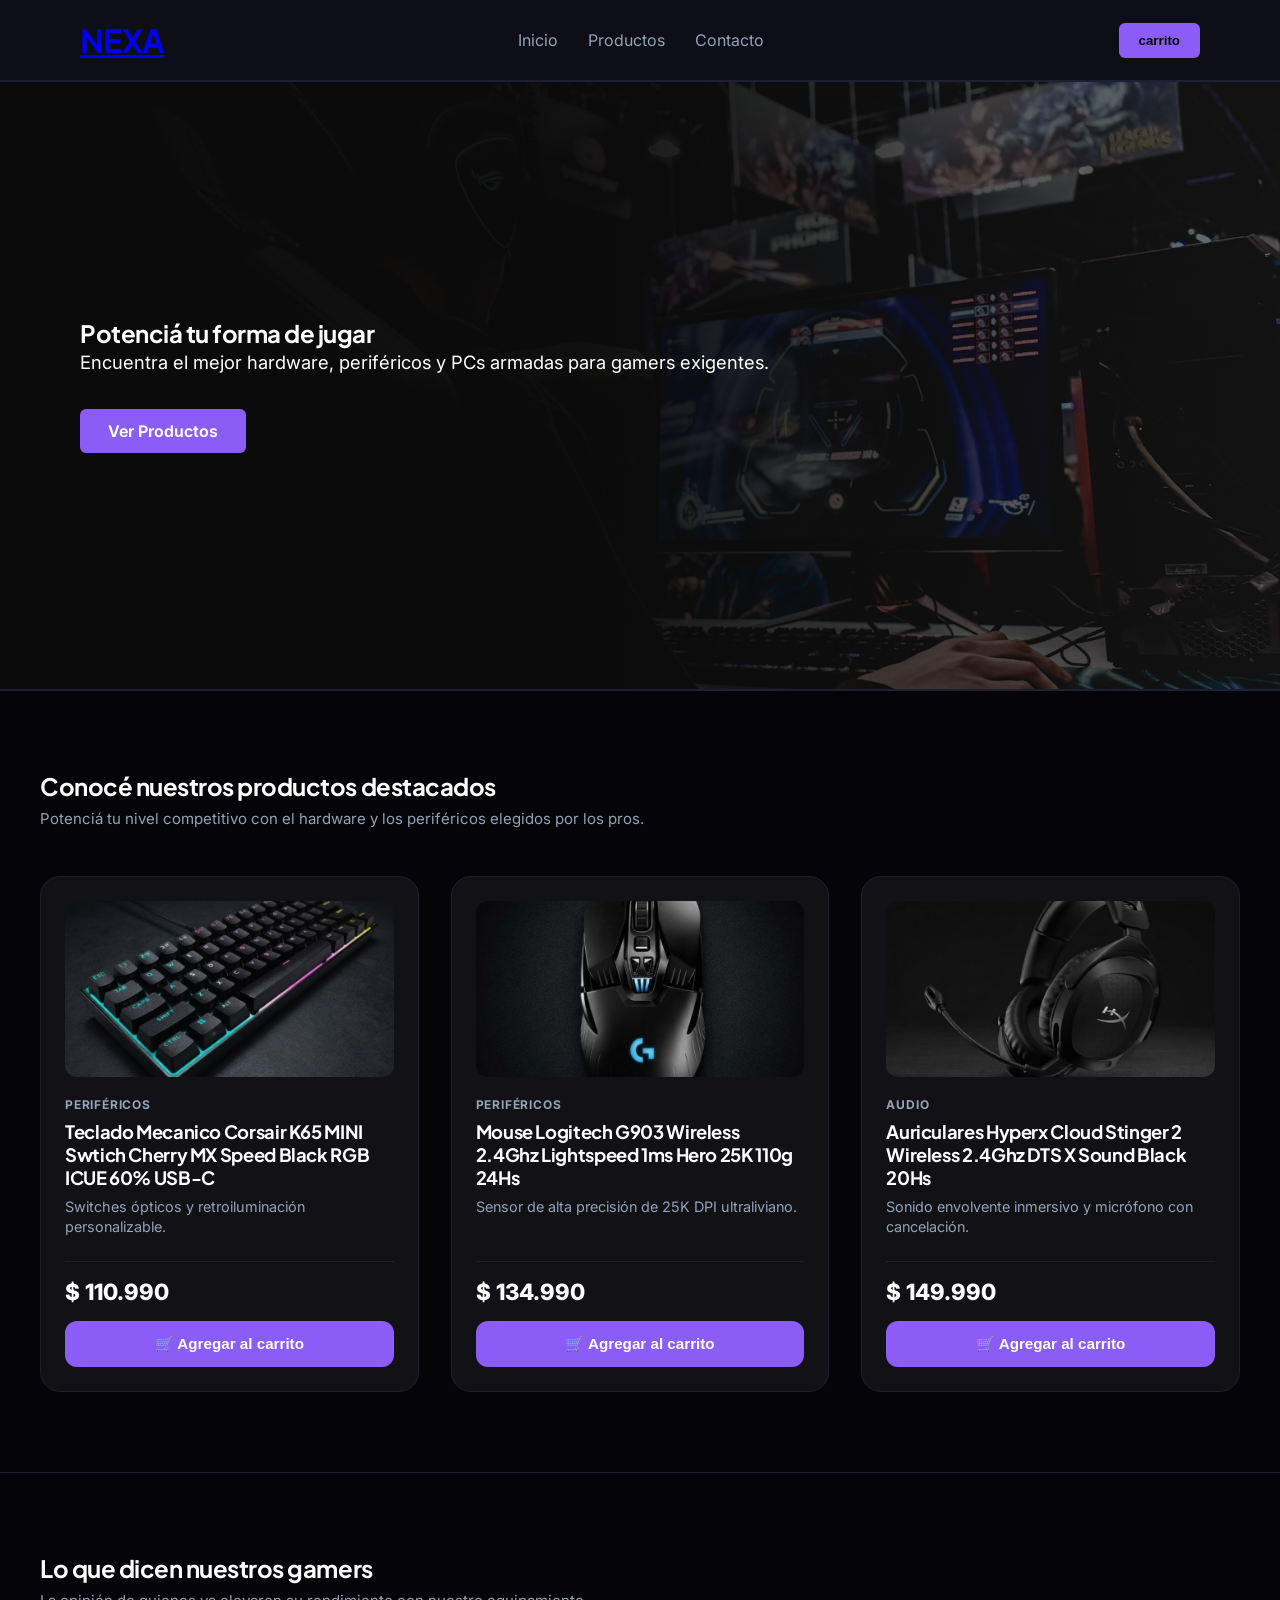
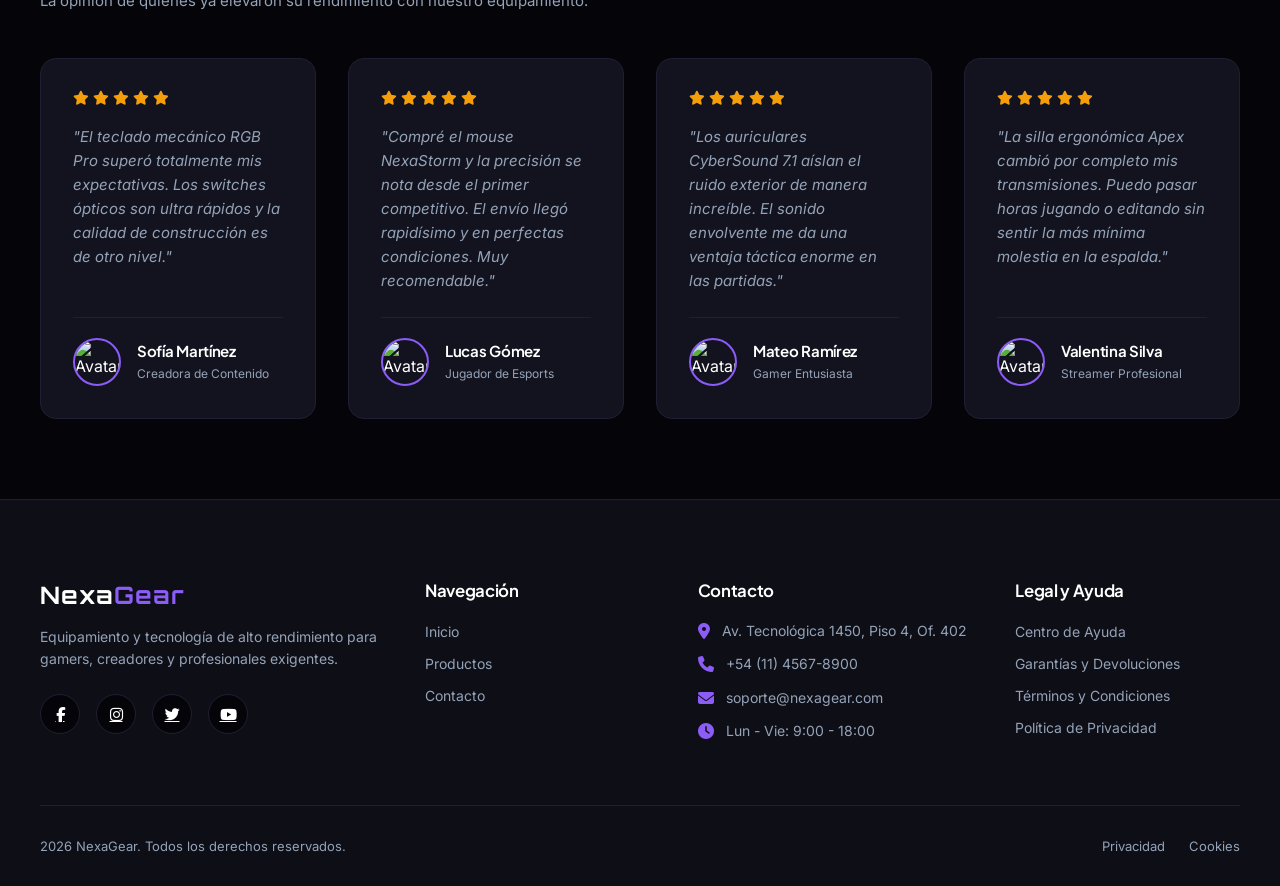
==== index.html @ c101b4a9 "Inicio del proyecto Nexa" ====
<!DOCTYPE html>
<html lang="es">
<head>
    <meta charset="UTF-8">
    <meta name="viewport" content="width=device-width, initial-scale=1.0">
    <title>Nexa | Gaming & PC Hardware</title>
<link rel="preconnect" href="https://fonts.googleapis.com">
<link rel="preconnect" href="https://fonts.gstatic.com" crossorigin>
<link href="https://fonts.googleapis.com/css2?family=Inter:wght@400;500;600&family=Orbitron:wght@900&family=Plus+Jakarta+Sans:wght@700;800&display=swap" rel="stylesheet">
    <link rel="stylesheet" href="https://cdnjs.cloudflare.com/ajax/libs/font-awesome/6.4.0/css/all.min.css">
    <link rel="stylesheet" href="./css/style.css">
</head>
<body>

    <!-- 1. HEADER / ENCABEZADO -->
    <header class="header">
        <div class="logo">
            <h1><a href="index.html">NEXA</a></h1>
        </div>
        <nav class="nav">
            <ul>
                <li><a href="#inicio">Inicio</a></li>
                <li><a href="">Productos</a></li>
                <li><a href="./Pages/contacto.html">Contacto</a></li>
            </ul>
        </nav>
        <div class="cart-icon">
            <!-- Aquí irá el ícono del carrito con JS -->
            <button id="btn-carrito">carrito</button>
        </div>
    </header>
<!-- CONTENIDO PRINCIPAL -->
<main>
<!-- HERO -->
<section class="hero" id="inicio">
    <!-- Imagen de fondo local -->
    <img src="../assets/img/heronew.jpg" alt="Setup gamer de fondo" class="hero-bg-image">
    
    <div class="hero-content">
        <h1>Potenciá tu forma de jugar</h1>
        <p>Encuentra el mejor hardware, periféricos y PCs armadas para gamers exigentes.</p>
        <a href="#productos" class="btn-primary">Ver Productos</a>
    </div>
</section>
<!-- Sección de Productos-->
<section class="products-section" id="productos">
    <div class="products-container">
    <div class="product-header">
                    <h2 class="section-title">Conocé nuestros <span>productos destacados</span></h2>
                    <p class="product-subtitle">Potenciá tu nivel competitivo con el hardware y los periféricos elegidos por los pros.</p>
                </div>
        
        <div class="products-grid">
            
            <!-- Producto 1: Teclado -->
            <div class="product-card">
                <img src="/assets/img/teclado_mecanico_40809.jpg" alt="Teclado Mecánico K65 RGB MINI" class="product-image">
                <div class="product-info">
                    <span class="product-category">PERIFÉRICOS</span>
                    <h3>Teclado Mecanico Corsair K65 MINI Swtich Cherry MX Speed Black RGB ICUE 60% USB-C</h3>
                    <p>Switches ópticos y retroiluminación personalizable.</p>
                </div>
                <div class="product-footer-card">
                    <span class="product-price">$ 110.990</span>
                    <button class="btn-primary-cart">🛒 Agregar al carrito</button>
                </div>
            </div>

            <!-- Producto 2: Mouse -->
            <div class="product-card">
                <img src="/assets/img/logitech_ G903_ Wireless.jpg" alt="Mouse Inalámbrico NexaStorm" class="product-image">
                <div class="product-info">
                    <span class="product-category">PERIFÉRICOS</span>
                    <h3>Mouse Logitech G903 Wireless 2.4Ghz Lightspeed 1ms Hero 25K 110g 24Hs</h3>
                    <p>Sensor de alta precisión de 25K DPI ultraliviano.</p>
                </div>
                <div class="product-footer-card">
                    <span class="product-price">$ 134.990</span>
                    <button class="btn-primary-cart">🛒 Agregar al carrito</button>
                </div>
            </div>

            <!-- Producto 3: Auriculares -->
            <div class="product-card">
                <img src="/assets/img/auricular_Hyperx Cloud Stinger2.jpg" alt="Auriculares Hyperx Cloud Stinger 2 Wireless" class="product-image">
                <div class="product-info">
                    <span class="product-category">AUDIO</span>
                    <h3>Auriculares Hyperx Cloud Stinger 2 Wireless 2.4Ghz DTS X Sound Black 20Hs</h3>
                    <p>Sonido envolvente inmersivo y micrófono con cancelación.</p>
                </div>
                <div class="product-footer-card">
                    <span class="product-price">$ 149.990</span>
                    <button class="btn-primary-cart">🛒 Agregar al carrito</button>
                </div>
            </div>

    </div>
</section>
        <!-- Sección de Reseñas (Organizada con CSS Grid - 4 reseñas) -->
        <section class="reviews-section" id="resenas">
            <div class="reviews-container">
                <div class="reviews-header">
                    <h2 class="section-title">Lo que dicen nuestros gamers</h2>
                    <p class="reviews-subtitle">La opinión de quienes ya elevaron su rendimiento con nuestro equipamiento.</p>
                </div>

                <div class="reviews-grid">
                    
                    <!-- Reseña 1 -->
                    <div class="review-card">
                        <div class="review-stars">
                            <i class="fa-solid fa-star"></i>
                            <i class="fa-solid fa-star"></i>
                            <i class="fa-solid fa-star"></i>
                            <i class="fa-solid fa-star"></i>
                            <i class="fa-solid fa-star"></i>
                        </div>
                        <p class="review-text">
                            "El teclado mecánico RGB Pro superó totalmente mis expectativas. Los switches ópticos son ultra rápidos y la calidad de construcción es de otro nivel."
                        </p>
                        <div class="review-author">
                            <img src="https://images.unsplash.com/photo-1534528741775-53994a69daeb?auto=format&fit=crop&w=150&q=80" alt="Avatar de Sofía M.">
                            <div>
                                <h4>Sofía Martínez</h4>
                                <span>Creadora de Contenido</span>
                            </div>
                        </div>
                    </div>

                    <!-- Reseña 2 -->
                    <div class="review-card">
                        <div class="review-stars">
                            <i class="fa-solid fa-star"></i>
                            <i class="fa-solid fa-star"></i>
                            <i class="fa-solid fa-star"></i>
                            <i class="fa-solid fa-star"></i>
                            <i class="fa-solid fa-star"></i>
                        </div>
                        <p class="review-text">
                            "Compré el mouse NexaStorm y la precisión se nota desde el primer competitivo. El envío llegó rapidísimo y en perfectas condiciones. Muy recomendable."
                        </p>
                        <div class="review-author">
                            <img src="https://images.unsplash.com/photo-1507003211169-0a1dd7228f2d?auto=format&fit=crop&w=150&q=80" alt="Avatar de Lucas G.">
                            <div>
                                <h4>Lucas Gómez</h4>
                                <span>Jugador de Esports</span>
                            </div>
                        </div>
                    </div>

                    <!-- Reseña 3 -->
                    <div class="review-card">
                        <div class="review-stars">
                            <i class="fa-solid fa-star"></i>
                            <i class="fa-solid fa-star"></i>
                            <i class="fa-solid fa-star"></i>
                            <i class="fa-solid fa-star"></i>
                            <i class="fa-solid fa-star"></i>
                        </div>
                        <p class="review-text">
                            "Los auriculares CyberSound 7.1 aíslan el ruido exterior de manera increíble. El sonido envolvente me da una ventaja táctica enorme en las partidas."
                        </p>
                        <div class="review-author">
                            <img src="https://images.unsplash.com/photo-1500648767791-00dcc994a43e?auto=format&fit=crop&w=150&q=80" alt="Avatar de Mateo R.">
                            <div>
                                <h4>Mateo Ramírez</h4>
                                <span>Gamer Entusiasta</span>
                            </div>
                        </div>
                    </div>

                    <!-- Reseña 4 (Nueva) -->
                    <div class="review-card">
                        <div class="review-stars">
                            <i class="fa-solid fa-star"></i>
                            <i class="fa-solid fa-star"></i>
                            <i class="fa-solid fa-star"></i>
                            <i class="fa-solid fa-star"></i>
                            <i class="fa-solid fa-star"></i>
                        </div>
                        <p class="review-text">
                            "La silla ergonómica Apex cambió por completo mis transmisiones. Puedo pasar horas jugando o editando sin sentir la más mínima molestia en la espalda."
                        </p>
                        <div class="review-author">
                            <img src="https://images.unsplash.com/photo-1494790108377-be9c29b29330?auto=format&fit=crop&w=150&q=80" alt="Avatar de Valentina S.">
                            <div>
                                <h4>Valentina Silva</h4>
                                <span>Streamer Profesional</span>
                            </div>
                        </div>
                    </div>

                </div>
            </div>
        </section>
</main>
<!-- Footer / Pie de Página (Estructura Corregida) -->
        <footer class="footer">
            <!-- Este contenedor envuelve TODO para forzar el ancho y centrado -->
            <div class="footer-content-wrapper">
                
                <!-- Contenedor de las 4 columnas superiores -->
                <div class="footer-container">
                    
                    <!-- Columna 1: Marca y Redes -->
                    <div class="footer-col brand-col">
                        <h2 class="footer-logo">Nexa<span>Gear</span></h2>
                        <p class="footer-desc">
                            Equipamiento y tecnología de alto rendimiento para gamers, creadores y profesionales exigentes.
                        </p>
                        <div class="footer-socials">
                            <a href="#" aria-label="Facebook"><i class="fa-brands fa-facebook-f"></i></a>
                            <a href="#" aria-label="Instagram"><i class="fa-brands fa-instagram"></i></a>
                            <a href="#" aria-label="Twitter"><i class="fa-brands fa-twitter"></i></a>
                            <a href="#" aria-label="YouTube"><i class="fa-brands fa-youtube"></i></a>
                        </div>
                    </div>

                    <!-- Columna 2: Navegación -->
                    <div class="footer-col">
                        <h4 class="footer-title">Navegación</h4>
                        <ul class="footer-links">
                            <li><a href="#inicio">Inicio</a></li>
                            <li><a href="#productos">Productos</a></li>
                            <li><a href="../Pages/contacto.html">Contacto</a></li>
                        </ul>
                    </div>

                    <!-- Columna 3: Contacto -->
                    <div class="footer-col">
                        <h4 class="footer-title">Contacto</h4>
                        <ul class="footer-contact-list">
                            <li>
                                <i class="fa-solid fa-location-dot"></i>
                                <span>Av. Tecnológica 1450, Piso 4, Of. 402</span>
                            </li>
                            <li>
                                <i class="fa-solid fa-phone"></i>
                                <span>+54 (11) 4567-8900</span>
                            </li>
                            <li>
                                <i class="fa-solid fa-envelope"></i>
                                <span>soporte@nexagear.com</span>
                            </li>
                            <li>
                                <i class="fa-solid fa-clock"></i>
                                <span>Lun - Vie: 9:00 - 18:00</span>
                            </li>
                        </ul>
                    </div>

                    <!-- Columna 4: Legal / Ayuda -->
                    <div class="footer-col">
                        <h4 class="footer-title">Legal y Ayuda</h4>
                        <ul class="footer-links">
                            <li><a href="#">Centro de Ayuda</a></li>
                            <li><a href="#">Garantías y Devoluciones</a></li>
                            <li><a href="#">Términos y Condiciones</a></li>
                            <li><a href="#">Política de Privacidad</a></li>
                        </ul>
                    </div>

                </div> <!-- Fin de footer-container -->

                <!-- Barra inferior de derechos (AHORA DENTRO DEL WRAPPER) -->
                <div class="footer-bottom">
                    <p>2026 NexaGear. Todos los derechos reservados.</p>
                    <div class="footer-bottom-links">
                        <a href="#">Privacidad</a>
                        <a href="#">Cookies</a>
                    </div>
                </div>

            </div> <!-- Fin de footer-content-wrapper -->
        </footer>
      
</html>
---- css/style.css ----
/* 1. RESET GLOBAL */
* {
    margin: 0;
    padding: 0;
    box-sizing: border-box;
}

:root {
    /* Fondos oscuros */
    --bg-main: #050509;       
    --bg-header: #0e0e16;     
    --bg-card: #13131f;      
    
    /* Textos */
    --text-main: #ffffff;     
    --text-muted: #94a3b8;    
    
    /* Bordes y líneas sutiles */
    --border-color: #1f1f33; 

    /* Colores de Acento Neón */
    --color-primary: #8b5cf6; 
    --color-hover: #a78bfa;   
    --color-star: #f59e0b;

    /* Tipografía principal */
    --font-logo: 'Orbitron', sans-serif;
    --font-heading: 'Plus Jakarta Sans', sans-serif;
    --font-body: 'Inter', sans-serif;
}

body {
    font-family: var(--font-body);
    font-size: 1rem;
    color: var(--text-main);
    background-color: var(--bg-main);
}

/* Aplicar la fuente de Títulos a todos los encabezados principales */
h1, h2, h3, h4, h5, h6, 
.section-title, 
.footer-title {
    font-family: var(--font-heading);
    letter-spacing: -0.02em; 
}

/* Aplicar la fuente futurista exclusivamente al Logotipo*/
.logo, .footer-logo {
    font-family: var(--font-logo);
    letter-spacing: 0.05rem;
    font-weight: 900;
}

/* ESTILOS DEL BOTÓN PRINCIPAL */
.btn-primary {
    display: inline-block; 
    background-color: var(--color-primary); 
    color: var(--text-main); 
    padding: 12px 28px;
    border-radius: 6px; 
    text-decoration: none; 
    font-weight: 650;
}

.btn-primary:hover {
    background-color: var(--color-hover); 
    transform: translateY(-2px); 
}

/* 2. ESTILOS DEL HEADER */

.header {
    display: flex;
    justify-content: space-between;
    align-items: center;
    padding: 1.25rem 5rem;
    background-color: var(--bg-header);
    border-bottom: 2px solid var(--border-color);
}

/* 3. ESTILOS DE LA NAVEGACIÓN */
.nav ul {
    list-style: none; 
    display: flex;
    gap: 30px; 
}

.nav a {
    text-decoration: none; 
    color: var(--text-muted); 
    transition: color 0.3s ease; 
}

.nav a:hover {
    color: var(--color-primary); 
}

/* ESTILOS DEL BOTÓN DE CARRITO */
#btn-carrito {
    background-color: var(--color-primary); 
    color: var(--bg-main); 
    border: none;
    padding: 10px 20px;
    border-radius: 6px; 
    font-weight: bold;
    cursor: pointer; 
    transition: background-color 0.3s ease;
}

/* Efecto hover para el botón del carrito */
#btn-carrito:hover {
    background-color: var(--color-hover); 
}

/* ESTILOS DE LA SECCIÓN HERO*/
.hero {
    position: relative;
    display: flex;
    align-items: center;
    justify-content: flex-start; 
    padding: 10rem 5rem;
    overflow: hidden; 
    border-bottom: 0.0625rem solid var(--border-color); 
    min-height: 38rem; 
}

/* Imagen de fondo local */
.hero-bg-image {
    position: absolute;
    top: 0;
    left: 0;
    width: 100%;
    height: 100%;
    object-fit: cover;
    object-position: center;
    z-index: 1;
}

/* Capa de degradado oscuro para contraste */
.hero::after {
    content: '';
    position: absolute;
    top: 0;
    left: 0;
    width: 100%;
    height: 100%;
    background: linear-gradient(to right, rgba(10, 10, 10, 0.96) 45%, rgba(10, 10, 10, 0.5));
    z-index: 2;
}

/* Contenedor del texto con jerarquía tipográfica adecuada */
.hero-content {
    position: relative;
    z-index: 3; 
    max-width: 43.75rem; 
    text-align: left;
}

/* Título principal grande y llamativo */
.hero-content h2 {
    font-size: 3.25rem; 
    line-height: 1.15;
    font-weight: 800;
    color: #ffffff;
    margin-bottom: 1.25rem;
}

/* Párrafo descriptivo con buena lectura */
.hero-content p {
    font-size: 1.15rem;
    line-height: 1.6;
    color: var(--text-main); 
    margin-bottom: 2rem;
}

/* ESTILOS DE LAS TARJETAS DE PRODUCTOS */

.products-section {
    padding: 5rem 2.5rem;
    background-color: var(--bg-main);
    border-top: 0.0625rem solid var(--border-color);
}

.products-container {
    max-width: 78rem;
    margin: 0 auto;
}

.product-header {
    text-align: left;
    margin-bottom: 3rem;
}

.product-header .section-title {
    margin: 0 0 0.5rem 0;
}

.product-subtitle {
    font-size: 0.9375rem; 
    color: var(--text-muted);
}

.products-grid {
    display: grid;
    grid-template-columns: repeat(3, 1fr);
    gap: 2rem;
    max-width: 78rem;
    margin: 0 auto;
}

/* Tarjeta individual como contenedor vertical */
.product-card {
    background-color: #121216;
    border: 0.0625rem solid var(--border-color);
    border-radius: 1.25rem;
    overflow: hidden;
    display: flex;
    flex-direction: column; 
    padding: 1.5rem;
    transition: transform 0.3s ease, border-color 0.3s ease, box-shadow 0.3s ease;
}

.product-card:hover {
    transform: translateY(-0.375rem);
    border-color: var(--color-primary);
    box-shadow: 0 0.9375rem 2.5rem rgba(139, 92, 246, 0.15);
}

/* Imagen del producto dentro de la card */
.product-image {
    width: 100%;
    height: 11rem;
    object-fit: cover;
    border-radius: 0.75rem;
    margin-bottom: 1.25rem;
}

/* Información textual del producto */
.product-info {
    display: flex;
    flex-direction: column;
    flex-grow: 1; 
    margin-bottom: 1.5rem;
}

.product-category {
    font-size: 0.75rem;
    font-weight: 700;
    color: var(--text-muted);
    letter-spacing: 0.05rem;
    margin-bottom: 0.5rem;
}

.product-info h3 {
    color: var(--text-main);
    font-size: 1.15rem;
    font-weight: 700;
    margin-bottom: 0.5rem;
}

.product-info p {
    color: var(--text-muted);
    font-size: 0.9rem;
    line-height: 1.4;
}

/* Sección inferior de la tarjeta: Precio y Botón grande */
.product-footer-card {
    display: flex;
    flex-direction: column; 
    gap: 1rem;
    border-top: 0.0625rem solid rgba(255, 255, 255, 0.06);
    padding-top: 1rem;
    margin-top: auto; 
}

/* Estilo del precio en pesos */
.product-price {
    font-size: 1.4rem;
    font-weight: 800;
    color: #ffffff;
}

/* Botón grande de agregar al carrito */
.btn-primary-cart {
    width: 100%;
    background-color: var(--color-primary);
    color: #ffffff;
    border: none;
    border-radius: 0.75rem;
    padding: 0.85rem 1rem;
    font-size: 0.95rem;
    font-weight: 700;
    cursor: pointer;
    display: flex;
    align-items: center;
    justify-content: center;
    gap: 0.5rem;
    transition: background-color 0.3s ease, transform 0.2s ease;
}

.btn-primary-cart:hover {
    background-color: var(--color-primary);
    transform: translateY(-0.125rem);
}

/* ESTILOS DEL FOOTER */
.footer {
   background-color: var(--bg-header)!important;
    border-top: 0.0625rem solid var(--border-color) !important;
    color: var(--text-muted);
    padding: 5rem 2.5rem 2rem 2.5rem; 
    margin-top: auto; 
}

/* Contenedor principal unificado para alinear todo el contenido */
.footer-content-wrapper {
    max-width: 78rem;
    margin: 0 auto;
}

/* Cuadrícula de 4 columnas*/
.footer-container {
    display: grid;
    grid-template-columns: 1.5fr 1fr 1.2fr 1fr;
    gap: 3rem; 
    margin-bottom: 4rem; 
}

/* Columna de Marca */
.footer-logo {
    font-size: 1.5rem; 
    color: var(--text-main); 
    font-weight: 700;
    margin-bottom: 1rem; 
}

.footer-logo span {
    color: var(--color-primary);
}

.footer-desc {
    font-size: 0.875rem;
    line-height: 1.6;
    margin-bottom: 1.5rem; 
}

/* Redes Sociales */
.footer-socials {
    display: flex;
    gap: 1rem; 
}

.footer-socials a {
    width: 2.5rem; 
    height: 2.5rem;
    background-color: var(--bg-main);
    border: 0.0625rem solid var(--border-color);
    border-radius: 50%;
    display: flex;
    align-items: center;
    justify-content: center;
    color: var(--text-main) !important; 
    font-size: 0.9375rem; 
    transition: all 0.3s ease;
}

.footer-socials a:hover {
    background-color: var(--color-primary);
    border-color: var(--color-primary);
    color: var(--text-main) !important; 
    transform: translateY(-0.1875rem); 
}

/* Títulos de columnas */
.footer-title {
    font-size: 1.05rem; 
    color: var(--text-main) !important;
    font-weight: 650;
    margin-bottom: 1.25rem; 
}

/* Listas de Enlaces */
.footer-links {
    list-style: none;
    padding: 0;
    margin: 0;
    display: flex;
    flex-direction: column;
    gap: 0.75rem; 
}

.footer-links a {
    color: var(--text-muted);
    text-decoration: none;
    font-size: 0.875rem; 
    transition: color 0.2s ease;
}

.footer-links a:hover {
    color: var(--color-primary);
    padding-left: 0.25rem; 
}

/* Lista de Contacto */
.footer-contact-list {
    list-style: none;
    padding: 0;
    margin: 0;
    display: flex;
    flex-direction: column;
    gap: 0.875rem; 
}

.footer-contact-list li {
    display: flex;
    align-items: flex-start;
    gap: 0.75rem; 
    font-size: 0.875rem; 
    color: var(--text-muted);
    line-height: 1.4;
}

.footer-contact-list li i {
    color: var(--color-primary) !important; 
    font-size: 1rem;
    margin-top: 0.125rem; 
    flex-shrink: 0;
}

/* Barra inferior del footer */
.footer-bottom {
    width: 100%; 
    padding-top: 2rem; 
    border-top: 0.0625rem solid var(--border-color); 
    display: flex;
    justify-content: space-between; 
    align-items: center;
    font-size: 0.8125rem; 
    box-sizing: border-box;
}

.footer-bottom p {
    margin: 0; 
}

.footer-bottom-links {
    display: flex;
    gap: 1.5rem;
}

.footer-bottom-links a {
    color: var(--text-muted);
    text-decoration: none;
    transition: color 0.2s ease;
}

.footer-bottom-links a:hover {
    color: var(--text-main) !important;
}

/* 9. ESTILOS DE LA SECCIÓN DE CONTACTO */
.contact-section {
    padding: 5rem 2.5rem;
    background-color: var(--bg-main);
    border-top: 0.0625rem solid var(--border-color);
}

.contact-container {
    max-width: 45rem; 
    margin: 0 auto;
    background-color: var(--bg-card);
    border: 0.0625rem solid var(--border-color);
    border-radius: 1rem;
    padding: 3rem 2.5rem;
    box-shadow: 0 0.625rem 1.875rem rgba(0, 0, 0, 0.3);
}

.contact-header {
    text-align: center;
    margin-bottom: 2.5rem;
}

.contact-header .section-title {
    text-align: center;
    margin-bottom: 0.5rem;
}

.contact-subtitle {
    font-size: 0.9375rem; 
    color: var(--text-muted);
    line-height: 1.5;
}

.contact-form {
    display: flex;
    flex-direction: column;
    gap: 1.5rem; 
}

.form-group {
    display: flex;
    flex-direction: column;
    gap: 0.5rem; 
}

.form-group label {
    font-size: 0.875rem;
    color: var(--text-main);
    font-weight: 600;
}

.form-group input,
.form-group textarea {
    background-color: var(--bg-main);
    border: 0.0625rem solid var(--border-color);
    border-radius: 0.5rem; 
    padding: 0.875rem 1rem;
    font-size: 0.9375rem; 
    color: var(--text-main);
    font-family: var(--font-body);
    outline: none;
    transition: border-color 0.3s ease, box-shadow 0.3s ease;
}

.form-group input:focus,
.form-group textarea:focus {
    border-color: var(--color-primary);
    box-shadow: 0 0 0 0.1875rem rgba(139, 92, 246, 0.15); 
}

.form-group input::placeholder,
.form-group textarea::placeholder {
    color: var(--text-muted);
    opacity: 0.6;
}

.form-group textarea {
    resize: vertical; 
    min-height: 7.5rem; 
}

/* Botón de envío estilizado */
.btn-submit {
    padding: 0.875rem 1.5rem;
    font-size: 1rem;
    font-weight: 600;
    text-align: center;
    justify-content: center;
    gap: 0.5rem;
    border-radius: 0.5rem;
    cursor: pointer;
    border: none;
    background-color: var(--color-primary);
    color: var(--text-main);
    display: flex;
    align-items: center;
    transition: background-color 0.2s ease, transform 0.2s ease;
    margin-top: 0.5rem;
}

.btn-submit:hover {
    background-color: var(--color-hover);
    transform: translateY(-0.125rem);
}

/* ===== 10. ESTILOS DE LA SECCIÓN DE RESEÑAS (GRID DE 3 TARJETAS) ===== */
.reviews-section {
    padding: 5rem 2.5rem;
    background-color: var(--bg-main);
    border-top: 0.0625rem solid var(--border-color);
}

.reviews-container {
    max-width: 78rem;
    margin: 0 auto;
}

.reviews-header {
    text-align: left;
    margin-bottom: 3rem;
}

.reviews-header .section-title {
    margin: 0 0 0.5rem 0;
}

.reviews-subtitle {
    font-size: 0.9375rem; 
    color: var(--text-muted);
}

/* Distribución lógica en CSS Grid de 3 columnas */
.reviews-grid {
    display: grid;
    grid-template-columns: repeat(4, 1fr);
    gap: 2rem; 
    max-width: 78rem;
    margin: 0 auto;
}

/* Tarjeta individual de reseña */
.review-card {
    background-color: var(--bg-card);
    border: 0.0625rem solid var(--border-color);
    border-radius: 1rem; 
    padding: 2rem;
    display: flex;
    flex-direction: column;
    justify-content: space-between;
}

/* Estrellas de valoración */
.review-stars {
    display: flex;
    gap: 0.25rem;
    color: var(--color-star); 
    font-size: 0.875rem; 
    margin-bottom: 1.25rem;
}

/* Texto de la opinión */
.review-text {
    font-size: 0.9375rem; 
    color: var(--text-muted);
    line-height: 1.6;
    margin-bottom: 1.5rem;
    font-style: italic;
}

/* Autor de la reseña */
.review-author {
    display: flex;
    align-items: center;
    gap: 1rem;
    border-top: 0.0625rem solid var(--border-color);
    padding-top: 1.25rem;
    margin-top: auto;
}

.review-author img {
    width: 3rem; 
    height: 3rem;
    border-radius: 50%;
    object-fit: cover;
    border: 0.125rem solid var(--color-primary);
}

.review-author h4 {
    font-size: 0.9375rem; 
    color: var(--text-main);
    font-weight: 650;
    margin: 0 0 0.125rem 0;
}

.review-author span {
    font-size: 0.75rem; 
    color: var(--text-muted);
}

/* ==========================================================
   SISTEMA DE MEDIA QUERIES RESPONSIVAS (PROGRESIVO)
   ========================================================== */

/* 1. PANTALLAS MEDIANAS / TABLETS GRANDES (Ancho máximo: 75rem / 1200px) */
@media (max-width: 75rem) {
    
    /* Productos: bajan de 3 a 2 columnas */
    .products-grid {
        grid-template-columns: repeat(2, 1fr);
    }

    /*categorias*/
    .categories-grid {
        grid-template-columns: repeat(2, 1fr);
    }

    /* Reseñas: 4 tarjetas pasan exactamente a formato 2x2 simétrico */
    .reviews-grid {
        grid-template-columns: repeat(2, 1fr);
        gap: 2rem;
    }

    /* Footer: pasa de 4 a 2 columnas */
    .footer-container {
        grid-template-columns: repeat(2, 1fr);
        gap: 2.5rem;
    }
}


/* 2. TABLETS PEQUEÑAS / MÓVILES GRANDES (Ancho máximo: 48rem / 768px) */
@media (max-width: 48rem) {

    /* Espaciados internos generales para que no rocen los bordes */
    .products-section,
    .benefits-section,
    .reviews-section,
    .contact-section {
        padding: 3rem 1.5rem;
    }

    .hero {
        padding: 5rem 1.5rem;
        min-height: 25rem;
    }

    .hero-content h2 {
        font-size: 2.25rem;
    }

    .section-title {
        font-size: 1.875rem;
    }

    /* Formulario de contacto se ajusta al ancho de pantalla */
    .contact-container {
        max-width: 100%;
        padding: 2rem 1.5rem;
    }
}


/* 3. TELÉFONOS MÓVILES (Ancho máximo: 40rem / 640px) */
@media (max-width: 40rem) {

    /* Header se apila verticalmente */
    .header {
        flex-direction: column;
        gap: 1rem;
        padding: 1rem;
    }

    .nav ul {
        gap: 1rem;
        flex-wrap: wrap;
        justify-content: center;
    }

    /* Todo el sitio pasa a una sola columna vertical fluida */
    .products-grid,
    .benefits-container,
    .reviews-grid,
    .footer-container {
        grid-template-columns: 1fr;
    }

    /* Tarjetas de productos se apilan en vertical (imagen arriba, texto abajo) */
    .product-card {
        flex-direction: column;
        text-align: center;
        padding: 1.25rem;
    }
    
    .product-image {
        width: 100%;
        flex: unset;
        height: 11rem;
    }

    .product-info {
        align-items: center;
    }

    .product-footer-card {
        width: 100%;
        justify-content: space-between;
    }

    /*categorias*/

     .categories-section {
        padding: 4rem 1.25rem;
    }

    .categories-grid {
        grid-template-columns: 1fr;
    }

    .category-card {
        height: 15rem; /* Un poco más compactas en móviles */
    }

    /* Footer y barra inferior centrados y en columna */
    .footer {
        padding: 3rem 1.25rem 1.5rem 1.25rem;
    }

    .footer-container {
        gap: 2rem;
        margin-bottom: 2.5rem;
    }

    .footer-bottom {
        flex-direction: column;
        gap: 1rem;
        text-align: center;
    }

    .footer-bottom-links {
        justify-content: center;
    }

    /* Contenedor de contacto compacto para celulares */
    .contact-container {
        padding: 1.5rem 1rem;
    }
}
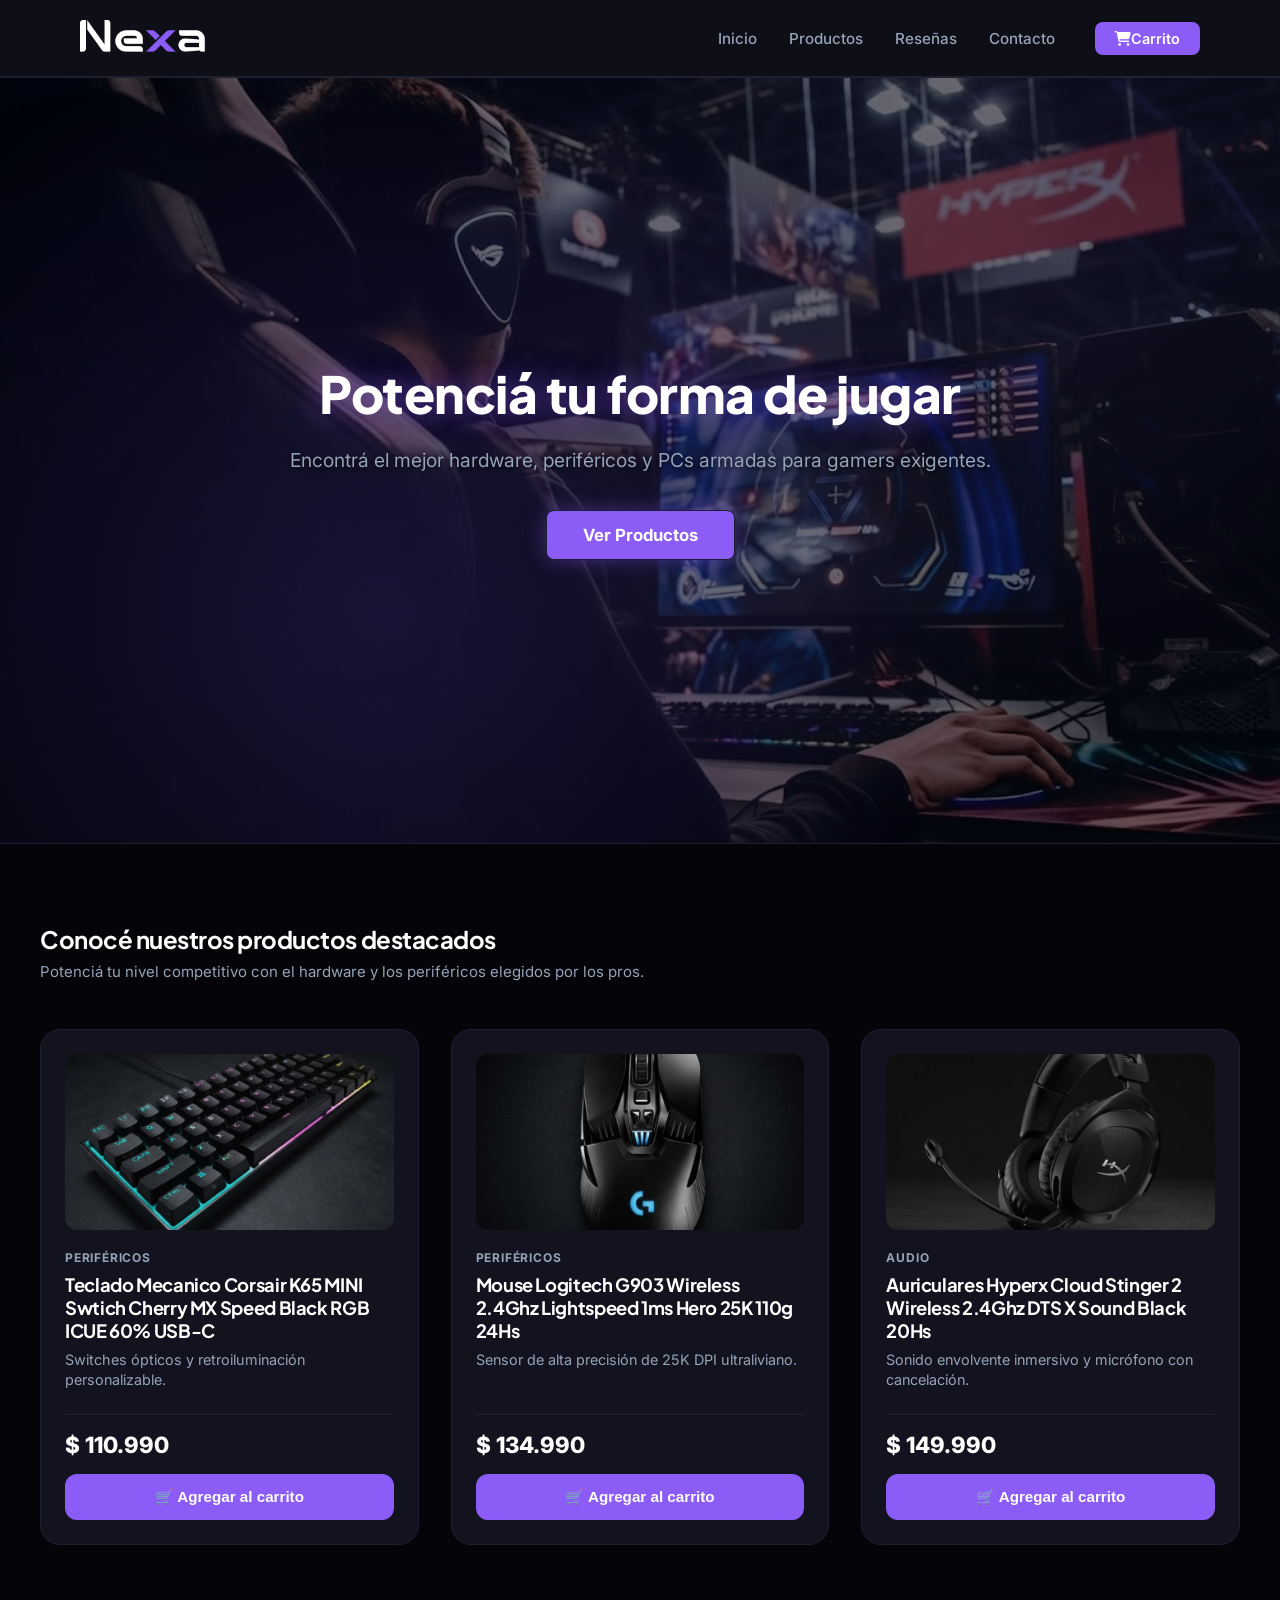
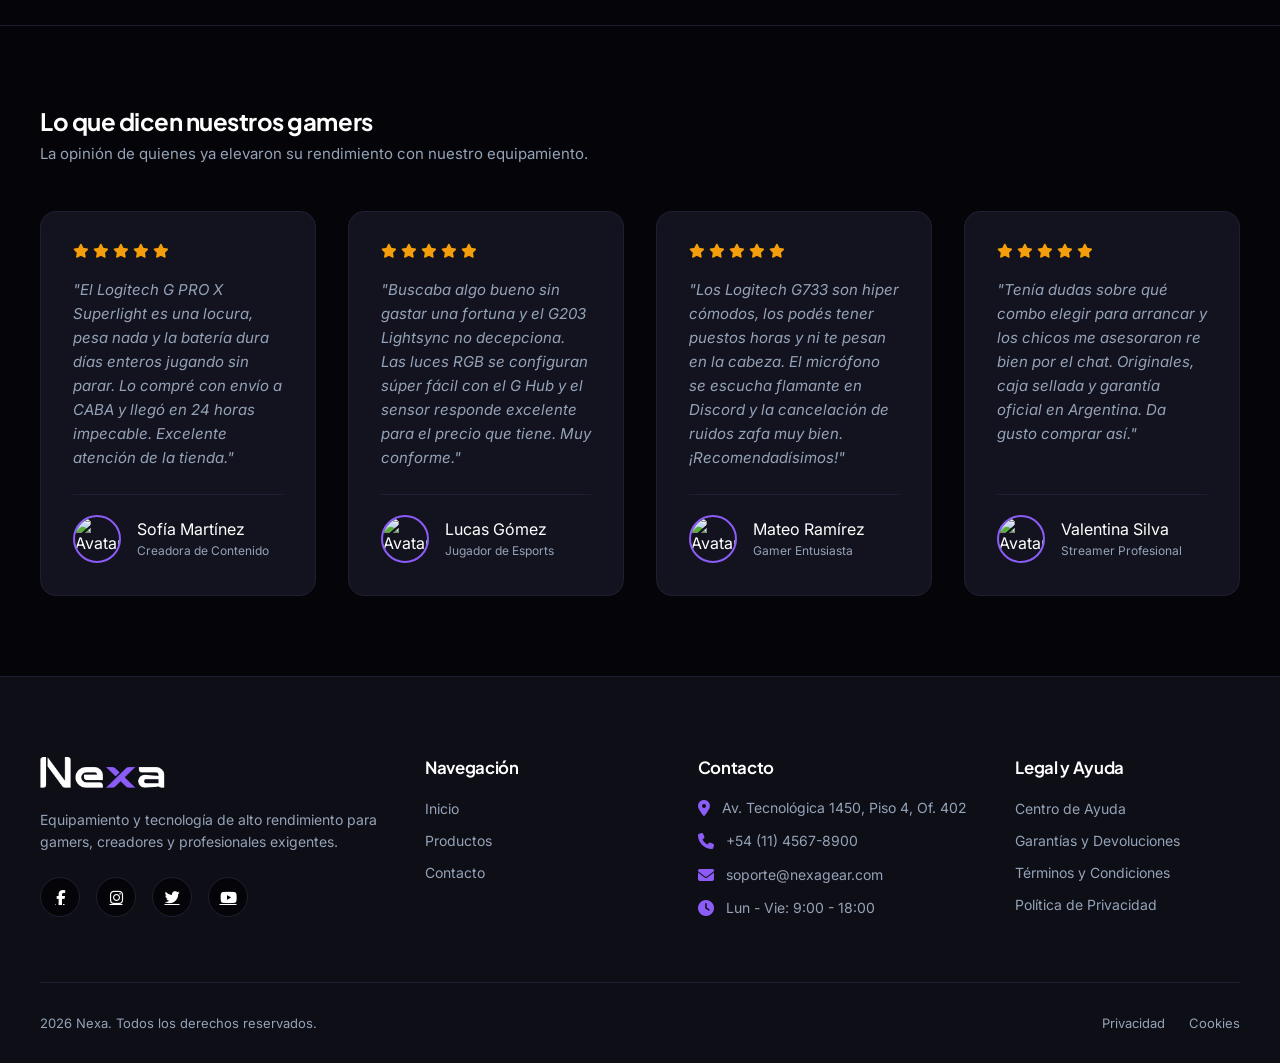
==== commit 047bb5e9: "ajuste completo del sitio web" ====
--- a/index.html
+++ b/index.html
@@ -7,38 +7,35 @@
 <link rel="preconnect" href="https://fonts.googleapis.com">
 <link rel="preconnect" href="https://fonts.gstatic.com" crossorigin>
 <link href="https://fonts.googleapis.com/css2?family=Inter:wght@400;500;600&family=Orbitron:wght@900&family=Plus+Jakarta+Sans:wght@700;800&display=swap" rel="stylesheet">
-    <link rel="stylesheet" href="https://cdnjs.cloudflare.com/ajax/libs/font-awesome/6.4.0/css/all.min.css">
-    <link rel="stylesheet" href="./css/style.css">
+<link rel="stylesheet" href="https://cdnjs.cloudflare.com/ajax/libs/font-awesome/6.4.0/css/all.min.css">
+<link rel="stylesheet" href="./css/style.css">
 </head>
 <body>
-
-    <!-- 1. HEADER / ENCABEZADO -->
+<!-- 1. HEADER / ENCABEZADO -->
     <header class="header">
-        <div class="logo">
-            <h1><a href="index.html">NEXA</a></h1>
-        </div>
-        <nav class="nav">
-            <ul>
-                <li><a href="#inicio">Inicio</a></li>
-                <li><a href="">Productos</a></li>
-                <li><a href="./Pages/contacto.html">Contacto</a></li>
-            </ul>
+    <a href="#" class="header-logo">
+        <img src="./assets/img/NexaFooterLogo.svg" alt="Nexa - Logo">
+    </a>
+    <div class="header-right">
+        <nav class="header-nav">
+            <a href="./index.html">Inicio</a>
+            <a href="#productos">Productos</a>
+            <a href="#resenas">Reseñas</a>
+            <a href="./Pages/contacto.html">Contacto</a>
         </nav>
-        <div class="cart-icon">
-            <!-- Aquí irá el ícono del carrito con JS -->
-            <button id="btn-carrito">carrito</button>
-        </div>
-    </header>
+        <a href="./pages/carrito.html" class="btn-cart"><i class="fa-solid fa-cart-shopping"></i>Carrito</a>
+    </div>
+</header>
 <!-- CONTENIDO PRINCIPAL -->
 <main>
 <!-- HERO -->
 <section class="hero" id="inicio">
     <!-- Imagen de fondo local -->
-    <img src="../assets/img/heronew.jpg" alt="Setup gamer de fondo" class="hero-bg-image">
+    <img src="./assets/img/herobanner.jpg" alt="Setup gamer de fondo" class="hero-bg-image">
     
     <div class="hero-content">
         <h1>Potenciá tu forma de jugar</h1>
-        <p>Encuentra el mejor hardware, periféricos y PCs armadas para gamers exigentes.</p>
+        <p>Encontrá el mejor hardware, periféricos y PCs armadas para gamers exigentes.</p>
         <a href="#productos" class="btn-primary">Ver Productos</a>
     </div>
 </section>
@@ -54,7 +51,7 @@
             
             <!-- Producto 1: Teclado -->
             <div class="product-card">
-                <img src="/assets/img/teclado_mecanico_40809.jpg" alt="Teclado Mecánico K65 RGB MINI" class="product-image">
+                <img src="./assets/img/teclado40809.jpg" alt="Teclado Mecánico K65 RGB MINI" class="product-image">
                 <div class="product-info">
                     <span class="product-category">PERIFÉRICOS</span>
                     <h3>Teclado Mecanico Corsair K65 MINI Swtich Cherry MX Speed Black RGB ICUE 60% USB-C</h3>
@@ -68,7 +65,7 @@
 
             <!-- Producto 2: Mouse -->
             <div class="product-card">
-                <img src="/assets/img/logitech_ G903_ Wireless.jpg" alt="Mouse Inalámbrico NexaStorm" class="product-image">
+                <img src="./assets/img/mouseg903.jpg" alt="Mouse Logitech G903 Wireless" class="product-image">
                 <div class="product-info">
                     <span class="product-category">PERIFÉRICOS</span>
                     <h3>Mouse Logitech G903 Wireless 2.4Ghz Lightspeed 1ms Hero 25K 110g 24Hs</h3>
@@ -82,7 +79,7 @@
 
             <!-- Producto 3: Auriculares -->
             <div class="product-card">
-                <img src="/assets/img/auricular_Hyperx Cloud Stinger2.jpg" alt="Auriculares Hyperx Cloud Stinger 2 Wireless" class="product-image">
+                <img src="./assets/img/auricularhyper.jpg" alt="Auriculares Hyperx Cloud Stinger 2 Wireless" class="product-image">
                 <div class="product-info">
                     <span class="product-category">AUDIO</span>
                     <h3>Auriculares Hyperx Cloud Stinger 2 Wireless 2.4Ghz DTS X Sound Black 20Hs</h3>
@@ -94,117 +91,117 @@
                 </div>
             </div>
 
+        </div>
+        </div>
+    </section>
+<!-- RESEÑAS-->
+        <section class="reviews-section" id="resenas">
+    <div class="reviews-container">
+        <div class="reviews-header">
+            <h2 class="section-title">Lo que dicen nuestros gamers</h2>
+            <p class="reviews-subtitle">La opinión de quienes ya elevaron su rendimiento con nuestro equipamiento.</p>
+        </div>
+
+        <div class="reviews-grid">
+            
+            <!-- Reseña 1 -->
+            <div class="review-card">
+                <div class="review-stars">
+                    <i class="fa-solid fa-star"></i>
+                    <i class="fa-solid fa-star"></i>
+                    <i class="fa-solid fa-star"></i>
+                    <i class="fa-solid fa-star"></i>
+                    <i class="fa-solid fa-star"></i>
+                </div>
+                <p class="review-text">
+                    "El Logitech G PRO X Superlight es una locura, pesa nada y la batería dura días enteros jugando sin parar. Lo compré con envío a CABA y llegó en 24 horas impecable. Excelente atención de la tienda."
+                </p>
+                <div class="review-author">
+                    <img src="https://images.unsplash.com/photo-1534528741775-53994a69daeb?auto=format&fit=crop&w=150&q=80" alt="Avatar de Sofía M.">
+                    <div>
+                        <p>Sofía Martínez</p>
+                        <span>Creadora de Contenido</span>
+                    </div>
+                </div>
+            </div>
+
+            <!-- Reseña 2 -->
+            <div class="review-card">
+                <div class="review-stars">
+                    <i class="fa-solid fa-star"></i>
+                    <i class="fa-solid fa-star"></i>
+                    <i class="fa-solid fa-star"></i>
+                    <i class="fa-solid fa-star"></i>
+                    <i class="fa-solid fa-star"></i>
+                </div>
+                <p class="review-text">
+                    "Buscaba algo bueno sin gastar una fortuna y el G203 Lightsync no decepciona. Las luces RGB se configuran súper fácil con el G Hub y el sensor responde excelente para el precio que tiene. Muy conforme."
+                </p>
+                <div class="review-author">
+                    <img src="https://images.unsplash.com/photo-1507003211169-0a1dd7228f2d?auto=format&fit=crop&w=150&q=80" alt="Avatar de Lucas G.">
+                    <div>
+                        <p>Lucas Gómez</p>
+                        <span>Jugador de Esports</span>
+                    </div>
+                </div>
+            </div>
+
+            <!-- Reseña 3 -->
+            <div class="review-card">
+                <div class="review-stars">
+                    <i class="fa-solid fa-star"></i>
+                    <i class="fa-solid fa-star"></i>
+                    <i class="fa-solid fa-star"></i>
+                    <i class="fa-solid fa-star"></i>
+                    <i class="fa-solid fa-star"></i>
+                </div>
+                <p class="review-text">
+                    "Los Logitech G733 son hiper cómodos, los podés tener puestos horas y ni te pesan en la cabeza. El micrófono se escucha flamante en Discord y la cancelación de ruidos zafa muy bien. ¡Recomendadísimos!"
+                </p>
+                <div class="review-author">
+                    <img src="https://images.unsplash.com/photo-1500648767791-00dcc994a43e?auto=format&fit=crop&w=150&q=80" alt="Avatar de Mateo R.">
+                    <div>
+                        <p>Mateo Ramírez</p>
+                        <span>Gamer Entusiasta</span>
+                    </div>
+                </div>
+            </div>
+
+            <!-- Reseña 4 -->
+            <div class="review-card">
+                <div class="review-stars">
+                    <i class="fa-solid fa-star"></i>
+                    <i class="fa-solid fa-star"></i>
+                    <i class="fa-solid fa-star"></i>
+                    <i class="fa-solid fa-star"></i>
+                    <i class="fa-solid fa-star"></i>
+                </div>
+                <p class="review-text">
+                    "Tenía dudas sobre qué combo elegir para arrancar y los chicos me asesoraron re bien por el chat. Originales, caja sellada y garantía oficial en Argentina. Da gusto comprar así."
+                </p>
+                <div class="review-author">
+                    <img src="https://images.unsplash.com/photo-1494790108377-be9c29b29330?auto=format&fit=crop&w=150&q=80" alt="Avatar de Valentina S.">
+                    <div>
+                        <p>Valentina Silva</p>
+                        <span>Streamer Profesional</span>
+                    </div>
+                </div>
+            </div>
+
+        </div>
     </div>
 </section>
-        <!-- Sección de Reseñas (Organizada con CSS Grid - 4 reseñas) -->
-        <section class="reviews-section" id="resenas">
-            <div class="reviews-container">
-                <div class="reviews-header">
-                    <h2 class="section-title">Lo que dicen nuestros gamers</h2>
-                    <p class="reviews-subtitle">La opinión de quienes ya elevaron su rendimiento con nuestro equipamiento.</p>
-                </div>
-
-                <div class="reviews-grid">
-                    
-                    <!-- Reseña 1 -->
-                    <div class="review-card">
-                        <div class="review-stars">
-                            <i class="fa-solid fa-star"></i>
-                            <i class="fa-solid fa-star"></i>
-                            <i class="fa-solid fa-star"></i>
-                            <i class="fa-solid fa-star"></i>
-                            <i class="fa-solid fa-star"></i>
-                        </div>
-                        <p class="review-text">
-                            "El teclado mecánico RGB Pro superó totalmente mis expectativas. Los switches ópticos son ultra rápidos y la calidad de construcción es de otro nivel."
-                        </p>
-                        <div class="review-author">
-                            <img src="https://images.unsplash.com/photo-1534528741775-53994a69daeb?auto=format&fit=crop&w=150&q=80" alt="Avatar de Sofía M.">
-                            <div>
-                                <h4>Sofía Martínez</h4>
-                                <span>Creadora de Contenido</span>
-                            </div>
-                        </div>
-                    </div>
-
-                    <!-- Reseña 2 -->
-                    <div class="review-card">
-                        <div class="review-stars">
-                            <i class="fa-solid fa-star"></i>
-                            <i class="fa-solid fa-star"></i>
-                            <i class="fa-solid fa-star"></i>
-                            <i class="fa-solid fa-star"></i>
-                            <i class="fa-solid fa-star"></i>
-                        </div>
-                        <p class="review-text">
-                            "Compré el mouse NexaStorm y la precisión se nota desde el primer competitivo. El envío llegó rapidísimo y en perfectas condiciones. Muy recomendable."
-                        </p>
-                        <div class="review-author">
-                            <img src="https://images.unsplash.com/photo-1507003211169-0a1dd7228f2d?auto=format&fit=crop&w=150&q=80" alt="Avatar de Lucas G.">
-                            <div>
-                                <h4>Lucas Gómez</h4>
-                                <span>Jugador de Esports</span>
-                            </div>
-                        </div>
-                    </div>
-
-                    <!-- Reseña 3 -->
-                    <div class="review-card">
-                        <div class="review-stars">
-                            <i class="fa-solid fa-star"></i>
-                            <i class="fa-solid fa-star"></i>
-                            <i class="fa-solid fa-star"></i>
-                            <i class="fa-solid fa-star"></i>
-                            <i class="fa-solid fa-star"></i>
-                        </div>
-                        <p class="review-text">
-                            "Los auriculares CyberSound 7.1 aíslan el ruido exterior de manera increíble. El sonido envolvente me da una ventaja táctica enorme en las partidas."
-                        </p>
-                        <div class="review-author">
-                            <img src="https://images.unsplash.com/photo-1500648767791-00dcc994a43e?auto=format&fit=crop&w=150&q=80" alt="Avatar de Mateo R.">
-                            <div>
-                                <h4>Mateo Ramírez</h4>
-                                <span>Gamer Entusiasta</span>
-                            </div>
-                        </div>
-                    </div>
-
-                    <!-- Reseña 4 (Nueva) -->
-                    <div class="review-card">
-                        <div class="review-stars">
-                            <i class="fa-solid fa-star"></i>
-                            <i class="fa-solid fa-star"></i>
-                            <i class="fa-solid fa-star"></i>
-                            <i class="fa-solid fa-star"></i>
-                            <i class="fa-solid fa-star"></i>
-                        </div>
-                        <p class="review-text">
-                            "La silla ergonómica Apex cambió por completo mis transmisiones. Puedo pasar horas jugando o editando sin sentir la más mínima molestia en la espalda."
-                        </p>
-                        <div class="review-author">
-                            <img src="https://images.unsplash.com/photo-1494790108377-be9c29b29330?auto=format&fit=crop&w=150&q=80" alt="Avatar de Valentina S.">
-                            <div>
-                                <h4>Valentina Silva</h4>
-                                <span>Streamer Profesional</span>
-                            </div>
-                        </div>
-                    </div>
-
-                </div>
-            </div>
-        </section>
 </main>
-<!-- Footer / Pie de Página (Estructura Corregida) -->
+<!-- Footer -->
         <footer class="footer">
-            <!-- Este contenedor envuelve TODO para forzar el ancho y centrado -->
             <div class="footer-content-wrapper">
-                
-                <!-- Contenedor de las 4 columnas superiores -->
                 <div class="footer-container">
                     
                     <!-- Columna 1: Marca y Redes -->
                     <div class="footer-col brand-col">
-                        <h2 class="footer-logo">Nexa<span>Gear</span></h2>
+                        <a href="#" class="footer-logo">
+                            <img src="./assets/img/NexaFooterLogo.svg" alt="NexaGear - Logo">
+                        </a>
                         <p class="footer-desc">
                             Equipamiento y tecnología de alto rendimiento para gamers, creadores y profesionales exigentes.
                         </p>
@@ -218,7 +215,7 @@
 
                     <!-- Columna 2: Navegación -->
                     <div class="footer-col">
-                        <h4 class="footer-title">Navegación</h4>
+                        <h2 class="footer-title">Navegación</h2>
                         <ul class="footer-links">
                             <li><a href="#inicio">Inicio</a></li>
                             <li><a href="#productos">Productos</a></li>
@@ -228,7 +225,7 @@
 
                     <!-- Columna 3: Contacto -->
                     <div class="footer-col">
-                        <h4 class="footer-title">Contacto</h4>
+                        <h2 class="footer-title">Contacto</h2>
                         <ul class="footer-contact-list">
                             <li>
                                 <i class="fa-solid fa-location-dot"></i>
@@ -251,7 +248,7 @@
 
                     <!-- Columna 4: Legal / Ayuda -->
                     <div class="footer-col">
-                        <h4 class="footer-title">Legal y Ayuda</h4>
+                        <h2 class="footer-title">Legal y Ayuda</h2>
                         <ul class="footer-links">
                             <li><a href="#">Centro de Ayuda</a></li>
                             <li><a href="#">Garantías y Devoluciones</a></li>
@@ -262,9 +259,9 @@
 
                 </div> <!-- Fin de footer-container -->
 
-                <!-- Barra inferior de derechos (AHORA DENTRO DEL WRAPPER) -->
+                <!-- Barra inferior de derechos -->
                 <div class="footer-bottom">
-                    <p>2026 NexaGear. Todos los derechos reservados.</p>
+                    <p>2026 Nexa. Todos los derechos reservados.</p>
                     <div class="footer-bottom-links">
                         <a href="#">Privacidad</a>
                         <a href="#">Cookies</a>
--- a/css/style.css
+++ b/css/style.css
@@ -1,4 +1,6 @@
-/* 1. RESET GLOBAL */
+/* ==========================================================
+   1. RESET GLOBAL Y VARIABLES
+   ========================================================== */
 * {
     margin: 0;
     padding: 0;
@@ -7,12 +9,12 @@
 
 :root {
     /* Fondos oscuros */
-    --bg-main: #050509;       
-    --bg-header: #0e0e16;     
-    --bg-card: #13131f;      
+    --bg-main: #050509;        
+    --bg-header: #0e0e16;    
+    --bg-card: #13131f;       
     
     /* Textos */
-    --text-main: #ffffff;     
+    --text-main: #ffffff;    
     --text-muted: #94a3b8;    
     
     /* Bordes y líneas sutiles */
@@ -36,95 +38,79 @@
     background-color: var(--bg-main);
 }
 
-/* Aplicar la fuente de Títulos a todos los encabezados principales */
 h1, h2, h3, h4, h5, h6, 
-.section-title, 
-.footer-title {
+.section-title{
     font-family: var(--font-heading);
     letter-spacing: -0.02em; 
 }
 
-/* Aplicar la fuente futurista exclusivamente al Logotipo*/
-.logo, .footer-logo {
-    font-family: var(--font-logo);
-    letter-spacing: 0.05rem;
-    font-weight: 900;
-}
-
-/* ESTILOS DEL BOTÓN PRINCIPAL */
-.btn-primary {
-    display: inline-block; 
-    background-color: var(--color-primary); 
-    color: var(--text-main); 
-    padding: 12px 28px;
-    border-radius: 6px; 
-    text-decoration: none; 
-    font-weight: 650;
-}
-
-.btn-primary:hover {
-    background-color: var(--color-hover); 
-    transform: translateY(-2px); 
-}
-
 /* 2. ESTILOS DEL HEADER */
-
 .header {
     display: flex;
     justify-content: space-between;
     align-items: center;
     padding: 1.25rem 5rem;
     background-color: var(--bg-header);
-    border-bottom: 2px solid var(--border-color);
-}
-
-/* 3. ESTILOS DE LA NAVEGACIÓN */
-.nav ul {
-    list-style: none; 
-    display: flex;
-    gap: 30px; 
-}
-
-.nav a {
-    text-decoration: none; 
-    color: var(--text-muted); 
-    transition: color 0.3s ease; 
-}
-
-.nav a:hover {
-    color: var(--color-primary); 
-}
-
-/* ESTILOS DEL BOTÓN DE CARRITO */
-#btn-carrito {
-    background-color: var(--color-primary); 
-    color: var(--bg-main); 
-    border: none;
-    padding: 10px 20px;
-    border-radius: 6px; 
-    font-weight: bold;
-    cursor: pointer; 
-    transition: background-color 0.3s ease;
-}
-
-/* Efecto hover para el botón del carrito */
-#btn-carrito:hover {
-    background-color: var(--color-hover); 
-}
-
-/* ESTILOS DE LA SECCIÓN HERO*/
+    border-bottom: 0.125rem solid var(--border-color);
+}
+
+.header-logo img {
+    height: 2rem;
+    width: auto;
+}
+
+.header-right {
+    display: flex;
+    align-items: center;
+    gap: 2.5rem; 
+}
+
+.header-nav {
+    display: flex;
+    gap: 2rem;
+}
+
+.header-nav a {
+    color: var(--text-muted);
+    text-decoration: none;
+    font-size: 0.95rem;
+    font-weight: 500;
+    transition: color 0.3s ease;
+}
+
+.header-nav a:hover {
+    color: var(--text-main);
+}
+
+.btn-cart {
+    background-color: var(--color-primary);
+    color: var(--text-main);
+    padding: 0.5rem 1.25rem;
+    border-radius: 0.5rem;
+    text-decoration: none;
+    font-weight: 600;
+    font-size: 0.9rem;
+    transition: background-color 0.3s ease, transform 0.2s ease;
+}
+
+.btn-cart:hover {
+    background-color: #7c3aed;
+    transform: translateY(-0.0625rem);
+}
+
+/* 3. ESTILOS DE LA SECCIÓN HERO */
 .hero {
     position: relative;
+    width: 100%;
+    height: 85vh;
+    min-height: 31.25rem;
     display: flex;
     align-items: center;
-    justify-content: flex-start; 
-    padding: 10rem 5rem;
-    overflow: hidden; 
-    border-bottom: 0.0625rem solid var(--border-color); 
-    min-height: 38rem; 
-}
-
-/* Imagen de fondo local */
+    justify-content: center;
+    overflow: hidden;
+    background-color: var(--bg-main);
+}
+
 .hero-bg-image {
     position: absolute;
     top: 0;
@@ -132,11 +118,10 @@
     width: 100%;
     height: 100%;
     object-fit: cover;
-    object-position: center;
     z-index: 1;
-}
-
-/* Capa de degradado oscuro para contraste */
+    filter: brightness(0.4);
+}
+
 .hero::after {
     content: '';
     position: absolute;
@@ -144,37 +129,155 @@
     left: 0;
     width: 100%;
     height: 100%;
-    background: linear-gradient(to right, rgba(10, 10, 10, 0.96) 45%, rgba(10, 10, 10, 0.5));
+    background: radial-gradient(circle at 30% 70%, rgba(139, 92, 246, 0.18) 0%, transparent 60%),
+                radial-gradient(circle at 80% 20%, rgba(167, 139, 250, 0.1) 0%, transparent 50%);
     z-index: 2;
-}
-
-/* Contenedor del texto con jerarquía tipográfica adecuada */
+    pointer-events: none;
+}
+
 .hero-content {
     position: relative;
-    z-index: 3; 
-    max-width: 43.75rem; 
-    text-align: left;
-}
-
-/* Título principal grande y llamativo */
-.hero-content h2 {
-    font-size: 3.25rem; 
-    line-height: 1.15;
+    z-index: 3;
+    text-align: center;
+    max-width: 50rem;
+    padding: 0 1.25rem;
+}
+
+.hero-content h1 {
+    font-family: var(--font-heading);
+    font-size: 3.2rem;
     font-weight: 800;
-    color: #ffffff;
+    color: var(--text-main);
     margin-bottom: 1.25rem;
-}
-
-/* Párrafo descriptivo con buena lectura */
+    text-shadow: 0 0 1.5625rem rgba(139, 92, 246, 0.5), 0 0 3.125rem rgba(139, 92, 246, 0.2);
+    letter-spacing: -0.0312rem;
+}
+
 .hero-content p {
-    font-size: 1.15rem;
+    font-family: var(--font-body);
+    font-size: 1.2rem;
+    color: var(--text-muted);
+    margin-bottom: 2.1875rem;
     line-height: 1.6;
-    color: var(--text-main); 
-    margin-bottom: 2rem;
-}
-
-/* ESTILOS DE LAS TARJETAS DE PRODUCTOS */
-
+    text-shadow: 0 0.125rem 0.25rem rgba(0, 0, 0, 0.8);
+}
+
+.btn-primary {
+    display: inline-block;
+    padding: 0.875rem 2.25rem;
+    font-family: var(--font-body);
+    font-size: 1.05rem;
+    font-weight: 700;
+    color: var(--text-main);
+    text-decoration: none;
+    background-color: var(--color-primary);
+    border-radius: 0.5rem;
+    border: 0.0625rem solid var(--border-color);
+    box-shadow: 0 0 1.25rem rgba(139, 92, 246, 0.4);
+    transition: all 0.3s ease;
+}
+
+.btn-primary:hover {
+    transform: translateY(-0.125rem);
+    background-color: var(--color-hover);
+    box-shadow: 0 0 1.875rem rgba(167, 139, 250, 0.7), 0 0 0.9375rem rgba(139, 92, 246, 0.5);
+}
+
+/* 4. ESTILOS DE LA SECCIÓN CATEGORÍAS */
+.categories-section {
+    padding: 4.5rem 2.5rem;
+    background-color: var(--bg-main);
+    border-top: 0.0625rem solid var(--border-color);
+}
+
+.categories-container {
+    max-width: 78rem;
+    margin: 0 auto;
+}
+
+.categories-header {
+    text-align: center;
+    margin-bottom: 3.5rem;
+}
+
+.categories-subtitle {
+    color: var(--text-muted);
+    font-size: 1.05rem;
+    margin-top: 0.5rem;
+}
+
+.categories-grid {
+    display: grid;
+    grid-template-columns: repeat(3, 1fr);
+    gap: 2rem;
+}
+
+.category-card {
+    position: relative;
+    border-radius: 1.25rem;
+    overflow: hidden;
+    height: 13.5rem; 
+    display: flex;
+    align-items: flex-end;
+    padding: 1.75rem;
+    text-decoration: none;
+    background-color: var(--bg-card);
+    border: 0.0625rem solid var(--border-color);
+    transition: transform 0.4s ease, border-color 0.4s ease, box-shadow 0.4s ease;
+}
+
+.category-card img {
+    position: absolute;
+    top: 0;
+    left: 0;
+    width: 100%;
+    height: 100%;
+    object-fit: cover;
+    z-index: 1;
+    transition: transform 0.6s cubic-bezier(0.25, 1, 0.5, 1);
+}
+
+.category-card::after {
+    content: '';
+    position: absolute;
+    top: 0;
+    left: 0;
+    width: 100%;
+    height: 100%;
+    background: linear-gradient(to top, rgba(5, 5, 9, 0.9) 0%, rgba(5, 5, 9, 0.1) 60%);
+    z-index: 2;
+}
+
+.category-content {
+    position: relative;
+    z-index: 3;
+    width: 100%;
+}
+
+.category-content h3 {
+    color: var(--text-main);
+    font-size: 1.5rem;
+    font-weight: 700;
+    letter-spacing: 0.08rem;
+    margin: 0;
+    transition: color 0.3s ease;
+}
+
+.category-card:hover {
+    transform: translateY(-0.375rem);
+    border-color: var(--color-primary);
+    box-shadow: 0 0.9375rem 2.5rem rgba(139, 92, 246, 0.15);
+}
+
+.category-card:hover img {
+    transform: scale(1.06);
+}
+
+.category-card:hover h3 {
+    color: var(--color-hover);
+}
+
+/* 5. ESTILOS DE LA SECCIÓN PRODUCTOS */
 .products-section {
     padding: 5rem 2.5rem;
     background-color: var(--bg-main);
@@ -208,9 +311,8 @@
     margin: 0 auto;
 }
 
-/* Tarjeta individual como contenedor vertical */
 .product-card {
-    background-color: #121216;
+    background-color: var(--bg-card);
     border: 0.0625rem solid var(--border-color);
     border-radius: 1.25rem;
     overflow: hidden;
@@ -226,7 +328,6 @@
     box-shadow: 0 0.9375rem 2.5rem rgba(139, 92, 246, 0.15);
 }
 
-/* Imagen del producto dentro de la card */
 .product-image {
     width: 100%;
     height: 11rem;
@@ -235,7 +336,6 @@
     margin-bottom: 1.25rem;
 }
 
-/* Información textual del producto */
 .product-info {
     display: flex;
     flex-direction: column;
@@ -264,7 +364,6 @@
     line-height: 1.4;
 }
 
-/* Sección inferior de la tarjeta: Precio y Botón grande */
 .product-footer-card {
     display: flex;
     flex-direction: column; 
@@ -274,18 +373,16 @@
     margin-top: auto; 
 }
 
-/* Estilo del precio en pesos */
 .product-price {
     font-size: 1.4rem;
     font-weight: 800;
-    color: #ffffff;
-}
-
-/* Botón grande de agregar al carrito */
+    color: var(--text-main);
+}
+
 .btn-primary-cart {
     width: 100%;
     background-color: var(--color-primary);
-    color: #ffffff;
+    color: var(--text-main);
     border: none;
     border-radius: 0.75rem;
     padding: 0.85rem 1rem;
@@ -300,166 +397,100 @@
 }
 
 .btn-primary-cart:hover {
-    background-color: var(--color-primary);
+    background-color: var(--color-hover);
     transform: translateY(-0.125rem);
 }
 
-/* ESTILOS DEL FOOTER */
-.footer {
-   background-color: var(--bg-header)!important;
-    border-top: 0.0625rem solid var(--border-color) !important;
-    color: var(--text-muted);
-    padding: 5rem 2.5rem 2rem 2.5rem; 
-    margin-top: auto; 
-}
-
-/* Contenedor principal unificado para alinear todo el contenido */
-.footer-content-wrapper {
+/* 6. ESTILOS DE LA SECCIÓN RESEÑAS */
+.reviews-section {
+    padding: 5rem 2.5rem;
+    background-color: var(--bg-main);
+    border-top: 0.0625rem solid var(--border-color);
+}
+
+.reviews-container {
     max-width: 78rem;
     margin: 0 auto;
 }
 
-/* Cuadrícula de 4 columnas*/
-.footer-container {
+.reviews-header {
+    text-align: left;
+    margin-bottom: 3rem;
+}
+
+.reviews-header .section-title {
+    margin: 0 0 0.5rem 0;
+}
+
+.reviews-subtitle {
+    font-size: 0.9375rem; 
+    color: var(--text-muted);
+}
+
+.reviews-grid {
     display: grid;
-    grid-template-columns: 1.5fr 1fr 1.2fr 1fr;
-    gap: 3rem; 
-    margin-bottom: 4rem; 
-}
-
-/* Columna de Marca */
-.footer-logo {
-    font-size: 1.5rem; 
-    color: var(--text-main); 
-    font-weight: 700;
-    margin-bottom: 1rem; 
-}
-
-.footer-logo span {
-    color: var(--color-primary);
-}
-
-.footer-desc {
-    font-size: 0.875rem;
+    grid-template-columns: repeat(4, 1fr);
+    gap: 2rem; 
+    max-width: 78rem;
+    margin: 0 auto;
+}
+
+.review-card {
+    background-color: var(--bg-card);
+    border: 0.0625rem solid var(--border-color);
+    border-radius: 1rem; 
+    padding: 2rem;
+    display: flex;
+    flex-direction: column;
+    justify-content: space-between;
+}
+
+.review-stars {
+    display: flex;
+    gap: 0.25rem;
+    color: var(--color-star); 
+    font-size: 0.875rem; 
+    margin-bottom: 1.25rem;
+}
+
+.review-text {
+    font-size: 0.9375rem; 
+    color: var(--text-muted);
     line-height: 1.6;
-    margin-bottom: 1.5rem; 
-}
-
-/* Redes Sociales */
-.footer-socials {
-    display: flex;
-    gap: 1rem; 
-}
-
-.footer-socials a {
-    width: 2.5rem; 
-    height: 2.5rem;
-    background-color: var(--bg-main);
-    border: 0.0625rem solid var(--border-color);
+    margin-bottom: 1.5rem;
+    font-style: italic;
+}
+
+.review-author {
+    display: flex;
+    align-items: center;
+    gap: 1rem;
+    border-top: 0.0625rem solid var(--border-color);
+    padding-top: 1.25rem;
+    margin-top: auto;
+}
+
+.review-author img {
+    width: 3rem; 
+    height: 3rem;
     border-radius: 50%;
-    display: flex;
-    align-items: center;
-    justify-content: center;
-    color: var(--text-main) !important; 
+    object-fit: cover;
+    border: 0.125rem solid var(--color-primary);
+}
+
+.review-author h4 {
     font-size: 0.9375rem; 
-    transition: all 0.3s ease;
-}
-
-.footer-socials a:hover {
-    background-color: var(--color-primary);
-    border-color: var(--color-primary);
-    color: var(--text-main) !important; 
-    transform: translateY(-0.1875rem); 
-}
-
-/* Títulos de columnas */
-.footer-title {
-    font-size: 1.05rem; 
-    color: var(--text-main) !important;
+    color: var(--text-main);
     font-weight: 650;
-    margin-bottom: 1.25rem; 
-}
-
-/* Listas de Enlaces */
-.footer-links {
-    list-style: none;
-    padding: 0;
-    margin: 0;
-    display: flex;
-    flex-direction: column;
-    gap: 0.75rem; 
-}
-
-.footer-links a {
-    color: var(--text-muted);
-    text-decoration: none;
-    font-size: 0.875rem; 
-    transition: color 0.2s ease;
-}
-
-.footer-links a:hover {
-    color: var(--color-primary);
-    padding-left: 0.25rem; 
-}
-
-/* Lista de Contacto */
-.footer-contact-list {
-    list-style: none;
-    padding: 0;
-    margin: 0;
-    display: flex;
-    flex-direction: column;
-    gap: 0.875rem; 
-}
-
-.footer-contact-list li {
-    display: flex;
-    align-items: flex-start;
-    gap: 0.75rem; 
-    font-size: 0.875rem; 
-    color: var(--text-muted);
-    line-height: 1.4;
-}
-
-.footer-contact-list li i {
-    color: var(--color-primary) !important; 
-    font-size: 1rem;
-    margin-top: 0.125rem; 
-    flex-shrink: 0;
-}
-
-/* Barra inferior del footer */
-.footer-bottom {
-    width: 100%; 
-    padding-top: 2rem; 
-    border-top: 0.0625rem solid var(--border-color); 
-    display: flex;
-    justify-content: space-between; 
-    align-items: center;
-    font-size: 0.8125rem; 
-    box-sizing: border-box;
-}
-
-.footer-bottom p {
-    margin: 0; 
-}
-
-.footer-bottom-links {
-    display: flex;
-    gap: 1.5rem;
-}
-
-.footer-bottom-links a {
-    color: var(--text-muted);
-    text-decoration: none;
-    transition: color 0.2s ease;
-}
-
-.footer-bottom-links a:hover {
-    color: var(--text-main) !important;
-}
-
-/* 9. ESTILOS DE LA SECCIÓN DE CONTACTO */
+    margin: 0 0 0.125rem 0;
+}
+
+.review-author span {
+    font-size: 0.75rem; 
+    color: var(--text-muted);
+}
+
+/* 7. ESTILOS DE LA SECCIÓN CONTACTO */
 .contact-section {
     padding: 5rem 2.5rem;
     background-color: var(--bg-main);
@@ -540,7 +571,6 @@
     min-height: 7.5rem; 
 }
 
-/* Botón de envío estilizado */
 .btn-submit {
     padding: 0.875rem 1.5rem;
     font-size: 1rem;
@@ -564,139 +594,166 @@
     transform: translateY(-0.125rem);
 }
 
-/* ===== 10. ESTILOS DE LA SECCIÓN DE RESEÑAS (GRID DE 3 TARJETAS) ===== */
-.reviews-section {
-    padding: 5rem 2.5rem;
-    background-color: var(--bg-main);
-    border-top: 0.0625rem solid var(--border-color);
-}
-
-.reviews-container {
+/* 8. ESTILOS DEL FOOTER */
+.footer {
+    background-color: var(--bg-header) !important;
+    border-top: 0.0625rem solid var(--border-color) !important;
+    color: var(--text-muted);
+    padding: 5rem 2.5rem 2rem 2.5rem; 
+    margin-top: auto; 
+}
+
+.footer-content-wrapper {
     max-width: 78rem;
     margin: 0 auto;
 }
 
-.reviews-header {
-    text-align: left;
-    margin-bottom: 3rem;
-}
-
-.reviews-header .section-title {
-    margin: 0 0 0.5rem 0;
-}
-
-.reviews-subtitle {
+.footer-container {
+    display: grid;
+    grid-template-columns: 1.5fr 1fr 1.2fr 1fr;
+    gap: 3rem; 
+    margin-bottom: 4rem; 
+}
+
+.footer-col .footer-logo img {
+    height: 2rem; 
+    width: auto;
+    object-fit: contain;
+    margin-bottom: 1rem; 
+}
+
+.footer-desc {
+    font-size: 0.875rem;
+    line-height: 1.6;
+    margin-bottom: 1.5rem; 
+}
+
+.footer-socials {
+    display: flex;
+    gap: 1rem; 
+}
+
+.footer-socials a {
+    width: 2.5rem; 
+    height: 2.5rem;
+    background-color: var(--bg-main);
+    border: 0.0625rem solid var(--border-color);
+    border-radius: 50%;
+    display: flex;
+    align-items: center;
+    justify-content: center;
+    color: var(--text-main) !important; 
     font-size: 0.9375rem; 
-    color: var(--text-muted);
-}
-
-/* Distribución lógica en CSS Grid de 3 columnas */
-.reviews-grid {
-    display: grid;
-    grid-template-columns: repeat(4, 1fr);
-    gap: 2rem; 
-    max-width: 78rem;
-    margin: 0 auto;
-}
-
-/* Tarjeta individual de reseña */
-.review-card {
-    background-color: var(--bg-card);
-    border: 0.0625rem solid var(--border-color);
-    border-radius: 1rem; 
-    padding: 2rem;
+    transition: all 0.3s ease;
+}
+
+.footer-socials a:hover {
+    background-color: var(--color-primary);
+    border-color: var(--color-primary);
+    transform: translateY(-0.1875rem); 
+}
+
+.footer-title {
+    font-size: 1.05rem; 
+    color: var(--text-main) !important;
+    font-weight: 650;
+    margin-bottom: 1.25rem; 
+}
+
+.footer-links {
+    list-style: none;
+    padding: 0;
+    margin: 0;
     display: flex;
     flex-direction: column;
-    justify-content: space-between;
-}
-
-/* Estrellas de valoración */
-.review-stars {
-    display: flex;
-    gap: 0.25rem;
-    color: var(--color-star); 
+    gap: 0.75rem; 
+}
+
+.footer-links a {
+    color: var(--text-muted);
+    text-decoration: none;
     font-size: 0.875rem; 
-    margin-bottom: 1.25rem;
-}
-
-/* Texto de la opinión */
-.review-text {
-    font-size: 0.9375rem; 
-    color: var(--text-muted);
-    line-height: 1.6;
-    margin-bottom: 1.5rem;
-    font-style: italic;
-}
-
-/* Autor de la reseña */
-.review-author {
-    display: flex;
+    transition: color 0.2s ease;
+}
+
+.footer-links a:hover {
+    color: var(--color-primary);
+    padding-left: 0.25rem; 
+}
+
+.footer-contact-list {
+    list-style: none;
+    padding: 0;
+    margin: 0;
+    display: flex;
+    flex-direction: column;
+    gap: 0.875rem; 
+}
+
+.footer-contact-list li {
+    display: flex;
+    align-items: flex-start;
+    gap: 0.75rem; 
+    font-size: 0.875rem; 
+    color: var(--text-muted);
+    line-height: 1.4;
+}
+
+.footer-contact-list li i {
+    color: var(--color-primary) !important; 
+    font-size: 1rem;
+    margin-top: 0.125rem; 
+    flex-shrink: 0;
+}
+
+.footer-bottom {
+    width: 100%; 
+    padding-top: 2rem; 
+    border-top: 0.0625rem solid var(--border-color); 
+    display: flex;
+    justify-content: space-between; 
     align-items: center;
-    gap: 1rem;
-    border-top: 0.0625rem solid var(--border-color);
-    padding-top: 1.25rem;
-    margin-top: auto;
-}
-
-.review-author img {
-    width: 3rem; 
-    height: 3rem;
-    border-radius: 50%;
-    object-fit: cover;
-    border: 0.125rem solid var(--color-primary);
-}
-
-.review-author h4 {
-    font-size: 0.9375rem; 
-    color: var(--text-main);
-    font-weight: 650;
-    margin: 0 0 0.125rem 0;
-}
-
-.review-author span {
-    font-size: 0.75rem; 
-    color: var(--text-muted);
-}
-
-/* ==========================================================
-   SISTEMA DE MEDIA QUERIES RESPONSIVAS (PROGRESIVO)
-   ========================================================== */
-
-/* 1. PANTALLAS MEDIANAS / TABLETS GRANDES (Ancho máximo: 75rem / 1200px) */
+    font-size: 0.8125rem; 
+}
+
+.footer-bottom p {
+    margin: 0; 
+}
+
+.footer-bottom-links {
+    display: flex;
+    gap: 1.5rem;
+}
+
+.footer-bottom-links a {
+    color: var(--text-muted);
+    text-decoration: none;
+    transition: color 0.2s ease;
+}
+
+.footer-bottom-links a:hover {
+    color: var(--text-main) !important;
+}
+
+/* 9. MEDIA QUERIES RESPONSIVAS */
 @media (max-width: 75rem) {
-    
-    /* Productos: bajan de 3 a 2 columnas */
-    .products-grid {
-        grid-template-columns: repeat(2, 1fr);
-    }
-
-    /*categorias*/
-    .categories-grid {
-        grid-template-columns: repeat(2, 1fr);
-    }
-
-    /* Reseñas: 4 tarjetas pasan exactamente a formato 2x2 simétrico */
+    .products-grid,
+    .categories-grid,
     .reviews-grid {
         grid-template-columns: repeat(2, 1fr);
-        gap: 2rem;
-    }
-
-    /* Footer: pasa de 4 a 2 columnas */
+    }
+
     .footer-container {
         grid-template-columns: repeat(2, 1fr);
         gap: 2.5rem;
     }
 }
 
-
-/* 2. TABLETS PEQUEÑAS / MÓVILES GRANDES (Ancho máximo: 48rem / 768px) */
 @media (max-width: 48rem) {
-
-    /* Espaciados internos generales para que no rocen los bordes */
     .products-section,
-    .benefits-section,
     .reviews-section,
-    .contact-section {
+    .contact-section,
+    .categories-section {
         padding: 3rem 1.5rem;
     }
 
@@ -705,47 +762,30 @@
         min-height: 25rem;
     }
 
-    .hero-content h2 {
-        font-size: 2.25rem;
-    }
-
     .section-title {
         font-size: 1.875rem;
     }
 
-    /* Formulario de contacto se ajusta al ancho de pantalla */
     .contact-container {
         max-width: 100%;
         padding: 2rem 1.5rem;
     }
 }
 
-
-/* 3. TELÉFONOS MÓVILES (Ancho máximo: 40rem / 640px) */
 @media (max-width: 40rem) {
-
-    /* Header se apila verticalmente */
     .header {
         flex-direction: column;
         gap: 1rem;
         padding: 1rem;
     }
 
-    .nav ul {
-        gap: 1rem;
-        flex-wrap: wrap;
-        justify-content: center;
-    }
-
-    /* Todo el sitio pasa a una sola columna vertical fluida */
     .products-grid,
-    .benefits-container,
     .reviews-grid,
-    .footer-container {
+    .footer-container,
+    .categories-grid {
         grid-template-columns: 1fr;
     }
 
-    /* Tarjetas de productos se apilan en vertical (imagen arriba, texto abajo) */
     .product-card {
         flex-direction: column;
         text-align: center;
@@ -754,7 +794,6 @@
     
     .product-image {
         width: 100%;
-        flex: unset;
         height: 11rem;
     }
 
@@ -767,28 +806,12 @@
         justify-content: space-between;
     }
 
-    /*categorias*/
-
-     .categories-section {
-        padding: 4rem 1.25rem;
-    }
-
-    .categories-grid {
-        grid-template-columns: 1fr;
-    }
-
     .category-card {
-        height: 15rem; /* Un poco más compactas en móviles */
-    }
-
-    /* Footer y barra inferior centrados y en columna */
+        height: 13rem;
+    }
+
     .footer {
         padding: 3rem 1.25rem 1.5rem 1.25rem;
-    }
-
-    .footer-container {
-        gap: 2rem;
-        margin-bottom: 2.5rem;
     }
 
     .footer-bottom {
@@ -800,12 +823,5 @@
     .footer-bottom-links {
         justify-content: center;
     }
-
-    /* Contenedor de contacto compacto para celulares */
-    .contact-container {
-        padding: 1.5rem 1rem;
-    }
-}
-
-
-
+}
+
